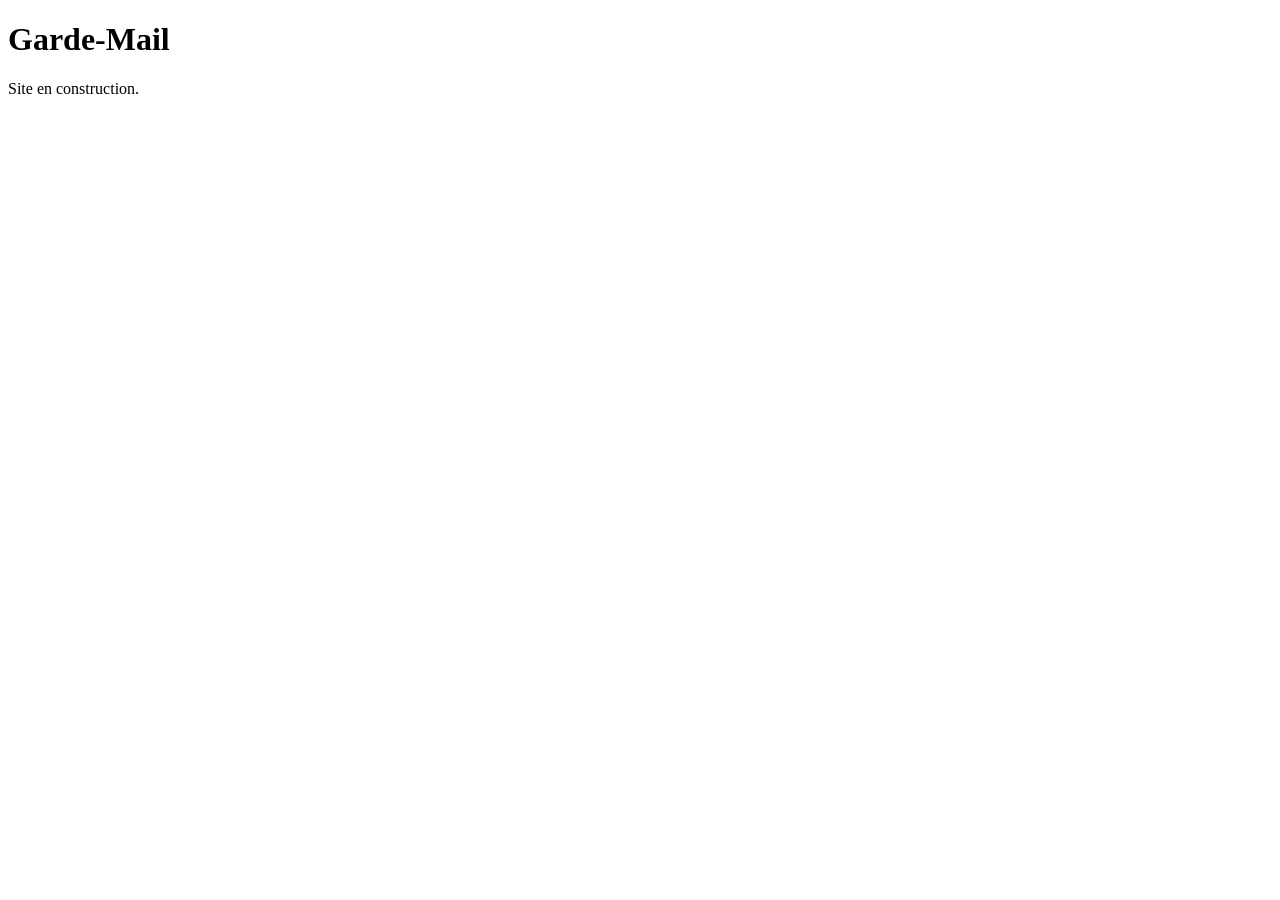
==== public/index.html @ 363602a2 "Étape 0 : arborescence et configuration" ====
<!doctype html>
<html lang="fr">
<head>
  <meta charset="utf-8">
  <meta name="viewport" content="width=device-width, initial-scale=1">
  <title>Garde-Mail</title>
</head>
<body>
  <main>
    <h1>Garde-Mail</h1>
    <p>Site en construction.</p>
  </main>
</body>
</html>
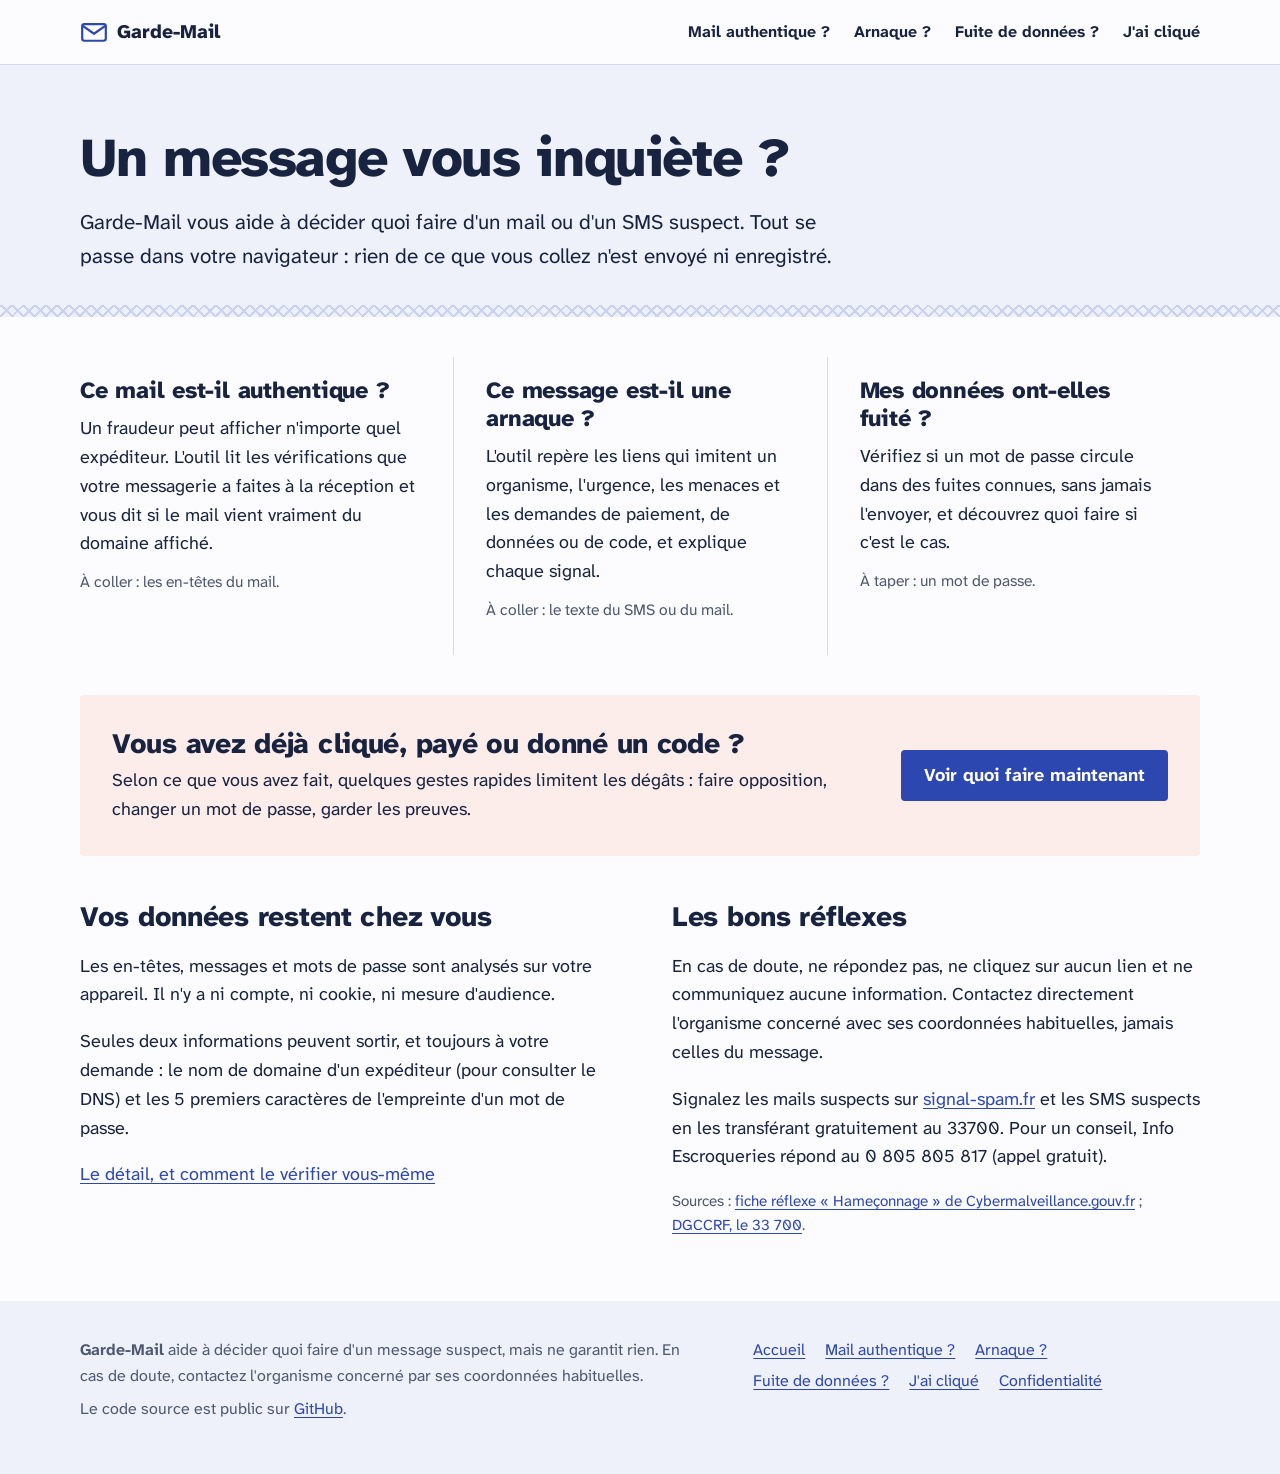
==== commit 1e62adf9: "Étape 5 : accueil, confidentialité, j'ai cliqué, refonte du design" ====
--- a/public/index.html
+++ b/public/index.html
@@ -3,12 +3,98 @@
 <head>
   <meta charset="utf-8">
   <meta name="viewport" content="width=device-width, initial-scale=1">
-  <title>Garde-Mail</title>
+  <title>Garde-Mail : réagir face à un message suspect</title>
+  <meta name="description" content="Vérifiez un mail ou un SMS suspect, repérez les arnaques et contrôlez si un mot de passe a fuité. Tout se passe dans votre navigateur.">
+  <link rel="icon" href="img/favicon.svg" type="image/svg+xml">
+  <link rel="preload" href="polices/atkinson-hyperlegible-next-latin-400-normal.woff2" as="font" type="font/woff2" crossorigin>
+  <link rel="stylesheet" href="css/base.css">
+  <link rel="stylesheet" href="css/composants.css">
 </head>
 <body>
-  <main>
-    <h1>Garde-Mail</h1>
-    <p>Site en construction.</p>
+  <a class="lien-evitement" href="#contenu">Aller au contenu</a>
+
+  <header class="entete-site">
+    <div class="conteneur entete-site__interieur">
+      <a class="marque" href="index.html"><svg viewBox="0 0 32 32" aria-hidden="true" focusable="false"><rect x="2.5" y="7" width="27" height="19" rx="2.5" fill="none" stroke="currentColor" stroke-width="2.5"/><path d="M4 9.5 16 18l12-8.5" fill="none" stroke="currentColor" stroke-width="2.5" stroke-linejoin="round" stroke-linecap="round"/></svg>Garde-Mail</a>
+      <nav aria-label="Navigation principale">
+        <ul>
+          <li><a href="authenticite.html">Mail authentique ?</a></li>
+          <li><a href="arnaque.html">Arnaque ?</a></li>
+          <li><a href="fuite.html">Fuite de données ?</a></li>
+          <li><a href="si-j-ai-clique.html">J'ai cliqué</a></li>
+        </ul>
+      </nav>
+    </div>
+  </header>
+
+  <main id="contenu" tabindex="-1">
+    <div class="bandeau">
+      <div class="conteneur">
+        <h1>Un message vous inquiète ?</h1>
+        <p class="chapeau">Garde-Mail vous aide à décider quoi faire d'un mail ou d'un SMS suspect. Tout se passe dans votre navigateur : rien de ce que vous collez n'est envoyé ni enregistré.</p>
+      </div>
+    </div>
+    <div class="conteneur">
+      <div class="modules">
+        <section class="module" aria-labelledby="m1">
+          <h2 id="m1"><a href="authenticite.html">Ce mail est-il authentique ?</a></h2>
+          <p>Un fraudeur peut afficher n'importe quel expéditeur. L'outil lit les vérifications que votre messagerie a faites à la réception et vous dit si le mail vient vraiment du domaine affiché.</p>
+          <p class="a-coller">À coller : les en-têtes du mail.</p>
+        </section>
+        <section class="module" aria-labelledby="m2">
+          <h2 id="m2"><a href="arnaque.html">Ce message est-il une arnaque ?</a></h2>
+          <p>L'outil repère les liens qui imitent un organisme, l'urgence, les menaces et les demandes de paiement, de données ou de code, et explique chaque signal.</p>
+          <p class="a-coller">À coller : le texte du SMS ou du mail.</p>
+        </section>
+        <section class="module" aria-labelledby="m3">
+          <h2 id="m3"><a href="fuite.html">Mes données ont-elles fuité ?</a></h2>
+          <p>Vérifiez si un mot de passe circule dans des fuites connues, sans jamais l'envoyer, et découvrez quoi faire si c'est le cas.</p>
+          <p class="a-coller">À taper : un mot de passe.</p>
+        </section>
+      </div>
+
+      <section class="urgence" aria-labelledby="titre-urgence">
+        <div>
+          <h2 id="titre-urgence">Vous avez déjà cliqué, payé ou donné un code ?</h2>
+          <p>Selon ce que vous avez fait, quelques gestes rapides limitent les dégâts : faire opposition, changer un mot de passe, garder les preuves.</p>
+        </div>
+        <a class="bouton bouton--principal" href="si-j-ai-clique.html">Voir quoi faire maintenant</a>
+      </section>
+
+      <div class="deux-colonnes">
+        <section aria-labelledby="titre-donnees">
+          <h2 id="titre-donnees">Vos données restent chez vous</h2>
+          <p>Les en-têtes, messages et mots de passe sont analysés sur votre appareil. Il n'y a ni compte, ni cookie, ni mesure d'audience.</p>
+          <p>Seules deux informations peuvent sortir, et toujours à votre demande : le nom de domaine d'un expéditeur (pour consulter le DNS) et les 5 premiers caractères de l'empreinte d'un mot de passe.</p>
+          <p><a href="confidentialite.html">Le détail, et comment le vérifier vous-même</a></p>
+        </section>
+        <section aria-labelledby="titre-reflexes">
+        <h2 id="titre-reflexes">Les bons réflexes</h2>
+        <p>En cas de doute, ne répondez pas, ne cliquez sur aucun lien et ne communiquez aucune information. Contactez directement l'organisme concerné avec ses coordonnées habituelles, jamais celles du message.</p>
+        <p>Signalez les mails suspects sur <a href="https://www.signal-spam.fr" rel="noopener noreferrer">signal-spam.fr</a> et les SMS suspects en les transférant gratuitement au 33700. Pour un conseil, Info Escroqueries répond au 0 805 805 817 (appel gratuit).</p>
+        <p class="sources">Sources : <a href="https://www.cybermalveillance.gouv.fr/medias/2026/02/260129_FicheReflexe_Hameconnage.pdf" rel="noopener noreferrer">fiche réflexe « Hameçonnage » de Cybermalveillance.gouv.fr</a> ; <a href="https://www.economie.gouv.fr/dgccrf/sms-et-appels-indesirables-le-33-700-facilite-le-signalement-des-numeros-frauduleux" rel="noopener noreferrer">DGCCRF, le 33 700</a>.</p>
+        </section>
+      </div>
+    </div>
   </main>
+
+  <footer class="pied-site">
+    <div class="conteneur pied-site__interieur">
+      <div>
+        <p><strong>Garde-Mail</strong> aide à décider quoi faire d'un message suspect, mais ne garantit rien. En cas de doute, contactez l'organisme concerné par ses coordonnées habituelles.</p>
+        <p>Le code source est public sur <a href="https://github.com/LeCroco404/garde-mail" rel="noopener noreferrer">GitHub</a>.</p>
+      </div>
+      <nav aria-label="Pied de page">
+        <ul>
+          <li><a href="index.html">Accueil</a></li>
+          <li><a href="authenticite.html">Mail authentique ?</a></li>
+          <li><a href="arnaque.html">Arnaque ?</a></li>
+          <li><a href="fuite.html">Fuite de données ?</a></li>
+          <li><a href="si-j-ai-clique.html">J'ai cliqué</a></li>
+          <li><a href="confidentialite.html">Confidentialité</a></li>
+        </ul>
+      </nav>
+    </div>
+  </footer>
 </body>
 </html>
--- a/public/css/base.css
+++ b/public/css/base.css
@@ -0,0 +1,225 @@
+/*
+ * Base commune : police, couleurs, typographie, mise en page, en-tête et pied de page.
+ * Univers visuel : le courrier. Trame des enveloppes de sécurité, encre de tampon.
+ * Contrastes vérifiés au niveau AA (4,5:1 pour le texte) en clair et en sombre.
+ */
+
+/* Police auto-hébergée (licence SIL OFL, voir polices/OFL.txt) : la CSP n'autorise que le site lui-même */
+@font-face {
+  font-family: "Atkinson Hyperlegible Next";
+  font-style: normal;
+  font-weight: 400;
+  font-display: swap;
+  src: url("../polices/atkinson-hyperlegible-next-latin-400-normal.woff2") format("woff2");
+}
+@font-face {
+  font-family: "Atkinson Hyperlegible Next";
+  font-style: normal;
+  font-weight: 700;
+  font-display: swap;
+  src: url("../polices/atkinson-hyperlegible-next-latin-700-normal.woff2") format("woff2");
+}
+@font-face {
+  font-family: "Atkinson Hyperlegible Next";
+  font-style: normal;
+  font-weight: 800;
+  font-display: swap;
+  src: url("../polices/atkinson-hyperlegible-next-latin-800-normal.woff2") format("woff2");
+}
+
+:root {
+  color-scheme: light dark;
+
+  /* Papier et encre */
+  --fond: #fcfcfe;
+  --bandeau: #eef1fa;
+  --surface: #f2f4fa;
+  --texte: #18233f;
+  --texte-doux: #4e5870;
+  --accent: #2c47b0;          /* bleu sécurité : liens, boutons, focus */
+  --accent-texte: #ffffff;
+  --trame: #c9d3ef;           /* motif des enveloppes de sécurité */
+  --filet: #d5dbea;
+  --bordure: #6d7690;
+
+  /* Encres des tampons */
+  --vert: #17663f;
+  --vert-fond: #e9f4ee;
+  --ambre: #8a5300;
+  --ambre-fond: #fdf3e2;
+  --rouge: #b3261e;
+  --rouge-fond: #fcecea;
+  --bleu-fond: #e9edf9;
+
+  --police: "Atkinson Hyperlegible Next", system-ui, -apple-system, "Segoe UI", sans-serif;
+  --police-code: ui-monospace, Menlo, Consolas, monospace;
+  --largeur: 76rem;
+  --marge: clamp(1rem, 4vw, 3rem);
+  --rayon: 4px;
+}
+
+@media (prefers-color-scheme: dark) {
+  :root {
+    --fond: #121a30;
+    --bandeau: #18213b;
+    --surface: #1c2643;
+    --texte: #e7ebf5;
+    --texte-doux: #b3bccf;
+    --accent: #9db4ff;
+    --accent-texte: #121a30;
+    --trame: #2a3760;
+    --filet: #2c375a;
+    --bordure: #8d97b0;
+
+    --vert: #7fd6a6;
+    --vert-fond: #15302a;
+    --ambre: #f3c06d;
+    --ambre-fond: #33280f;
+    --rouge: #ff9b93;
+    --rouge-fond: #3b1a22;
+    --bleu-fond: #1f2a4d;
+  }
+}
+
+/* ------------------------------------------------------------------ */
+/* Base                                                                */
+/* ------------------------------------------------------------------ */
+
+*, *::before, *::after { box-sizing: border-box; }
+
+body {
+  margin: 0;
+  background: var(--fond);
+  color: var(--texte);
+  font-family: var(--police);
+  font-size: 1.125rem;
+  line-height: 1.6;
+  -webkit-text-size-adjust: 100%;
+}
+@media (max-width: 40rem) {
+  body { font-size: 1.0625rem; }
+}
+
+h1, h2, h3 { line-height: 1.2; font-weight: 800; letter-spacing: -0.01em; }
+h1 { font-size: clamp(2.1rem, 5vw, 3.4rem); letter-spacing: -0.025em; margin: 0 0 1rem; max-width: 22ch; }
+h2 { font-size: clamp(1.4rem, 2.6vw, 1.75rem); margin: 2.75rem 0 0.85rem; }
+h3 { font-size: 1.15rem; font-weight: 700; margin: 1.75rem 0 0.5rem; }
+p, li { max-width: 72ch; }
+
+a { color: var(--accent); text-decoration-thickness: 1px; text-underline-offset: 0.18em; }
+a:hover { text-decoration-thickness: 2px; }
+
+code, pre { font-family: var(--police-code); font-size: 0.88em; }
+
+:focus-visible { outline: 3px solid var(--accent); outline-offset: 3px; }
+main:focus { outline: none; }
+
+/* ------------------------------------------------------------------ */
+/* Mise en page                                                        */
+/* ------------------------------------------------------------------ */
+
+.conteneur {
+  max-width: var(--largeur);
+  margin-inline: auto;
+  padding-inline: var(--marge);
+}
+
+/* Bandeau d'ouverture de page : fond papier bleuté, bordé en bas par la trame d'enveloppe */
+.bandeau {
+  background: var(--bandeau);
+  padding-block: clamp(2rem, 5vw, 3.75rem) clamp(1.75rem, 4vw, 2.75rem);
+  position: relative;
+}
+.bandeau::after {
+  content: "";
+  position: absolute;
+  inset: auto 0 0 0;
+  height: 12px;
+  background-image:
+    repeating-linear-gradient(45deg, var(--trame) 0 2px, transparent 2px 8px),
+    repeating-linear-gradient(-45deg, var(--trame) 0 2px, transparent 2px 8px);
+}
+.chapeau { font-size: clamp(1.15rem, 2vw, 1.3rem); max-width: 60ch; margin: 0; }
+.bandeau .confidentialite-courte { margin: 1.1rem 0 0; color: var(--texte-doux); font-size: 1rem; }
+
+/* Page d'outil : colonne principale + colonne latérale sur grand écran */
+.disposition {
+  display: grid;
+  gap: 0 clamp(2rem, 5vw, 4.5rem);
+  padding-block: 1rem 2rem;
+}
+@media (min-width: 62rem) {
+  .disposition { grid-template-columns: minmax(0, 1fr) 22rem; }
+  .disposition > aside { padding-top: 0.25rem; }
+}
+.disposition > aside h2:first-child { margin-top: 1.75rem; }
+
+/* ------------------------------------------------------------------ */
+/* En-tête et pied de page                                             */
+/* ------------------------------------------------------------------ */
+
+.lien-evitement {
+  position: absolute;
+  left: 1rem;
+  top: -10rem;
+  padding: 0.5rem 1rem;
+  background: var(--accent);
+  color: var(--accent-texte);
+  z-index: 10;
+}
+.lien-evitement:focus { top: 0.5rem; }
+
+.sr-only {
+  position: absolute;
+  width: 1px;
+  height: 1px;
+  overflow: hidden;
+  clip: rect(0 0 0 0);
+  white-space: nowrap;
+}
+
+.entete-site { border-bottom: 1px solid var(--filet); background: var(--fond); }
+.entete-site__interieur {
+  display: flex;
+  flex-wrap: wrap;
+  align-items: center;
+  justify-content: space-between;
+  gap: 0.5rem 2rem;
+  padding-block: 0.9rem;
+}
+.marque {
+  display: inline-flex;
+  align-items: center;
+  gap: 0.55rem;
+  font-weight: 800;
+  font-size: 1.2rem;
+  color: var(--texte);
+  text-decoration: none;
+}
+.marque svg { width: 1.75rem; height: 1.75rem; flex: none; }
+.entete-site ul {
+  display: flex;
+  flex-wrap: wrap;
+  gap: 0.25rem 1.5rem;
+  list-style: none;
+  margin: 0;
+  padding: 0;
+}
+.entete-site nav a { display: inline-block; padding: 0.3rem 0; color: var(--texte); text-decoration: none; font-weight: 700; font-size: 1rem; }
+.entete-site nav a:hover { color: var(--accent); }
+.entete-site nav a[aria-current="page"] { color: var(--accent); box-shadow: inset 0 -3px 0 var(--accent); }
+
+.pied-site {
+  margin-top: 3rem;
+  padding-block: 2.25rem 2.75rem;
+  background: var(--bandeau);
+  color: var(--texte-doux);
+  font-size: 1rem;
+}
+.pied-site__interieur { display: grid; gap: 1.25rem 3rem; }
+@media (min-width: 48rem) {
+  .pied-site__interieur { grid-template-columns: 1.4fr 1fr; }
+}
+.pied-site p { margin: 0 0 0.5rem; }
+.pied-site ul { list-style: none; margin: 0; padding: 0; display: flex; flex-wrap: wrap; gap: 0.35rem 1.25rem; }
+.marque svg { color: var(--accent); }
--- a/public/css/composants.css
+++ b/public/css/composants.css
@@ -0,0 +1,237 @@
+/* Composants réutilisés par toutes les pages */
+
+.aide { color: var(--texte-doux); font-size: 0.95rem; margin: 0.3rem 0 0.6rem; }
+
+.alerte {
+  background: var(--ambre-fond);
+  color: var(--texte);
+  border: 1px solid var(--ambre);
+  border-radius: var(--rayon);
+  padding: 0.8rem 1rem;
+}
+
+/* ------------------------------------------------------------------ */
+/* Formulaires                                                         */
+/* ------------------------------------------------------------------ */
+
+.formulaire { margin-top: 1.75rem; }
+.champ label { display: block; font-weight: 700; font-size: 1.05rem; }
+.champ textarea,
+.champ input {
+  display: block;
+  width: 100%;
+  border: 1.5px solid var(--bordure);
+  border-radius: var(--rayon);
+  background: var(--fond);
+  color: var(--texte);
+}
+.champ textarea {
+  min-height: 15rem;
+  padding: 0.85rem 1rem;
+  font-family: var(--police-code);
+  font-size: 0.875rem;
+  line-height: 1.5;
+  resize: vertical;
+}
+.champ input { min-height: 48px; padding: 0.5rem 0.85rem; font: inherit; }
+.champ-mdp { display: flex; gap: 0.5rem; margin-top: 0.4rem; }
+.champ-mdp input { flex: 1; min-width: 0; }
+
+.boutons { display: flex; flex-wrap: wrap; gap: 0.75rem; margin-top: 0.9rem; }
+
+.bouton {
+  display: inline-flex;
+  align-items: center;
+  min-height: 48px;
+  padding: 0.55rem 1.3rem;
+  border: 2px solid var(--accent);
+  border-radius: var(--rayon);
+  font: inherit;
+  font-weight: 700;
+  text-decoration: none;
+  cursor: pointer;
+}
+.bouton--principal { background: var(--accent); color: var(--accent-texte); }
+.bouton--principal:hover { box-shadow: inset 0 0 0 2px var(--accent-texte); }
+.bouton--secondaire { background: transparent; color: var(--accent); }
+.bouton--secondaire:hover { background: var(--bleu-fond); }
+.bouton:disabled { opacity: 0.55; cursor: wait; }
+
+/* ------------------------------------------------------------------ */
+/* Verdict : le tampon                                                 */
+/* ------------------------------------------------------------------ */
+
+.resultat:empty { display: none; }
+.resultat > h2 { margin-top: 2.25rem; }
+
+.verdict {
+  display: grid;
+  gap: 0.75rem 1.75rem;
+  align-items: center;
+  padding: 1.5rem clamp(1rem, 3vw, 1.75rem);
+  border-radius: var(--rayon);
+  color: var(--texte);
+  --encre: var(--accent);
+  background: var(--bleu-fond);
+}
+@media (min-width: 40rem) {
+  .verdict { grid-template-columns: auto minmax(0, 1fr); }
+}
+.verdict > div p { margin: 0 0 0.6rem; }
+.verdict > div p:last-child { margin-bottom: 0; }
+
+/* Le tampon encré : double filet, légèrement penché, posé une seule fois */
+.tampon {
+  justify-self: start;
+  margin: 0.35rem 0.5rem 0.35rem 0.25rem;
+  padding: 0.45rem 0.9rem;
+  border: 3px solid var(--encre);
+  outline: 1.5px solid var(--encre);
+  outline-offset: 3px;
+  border-radius: 6px;
+  color: var(--encre);
+  font-weight: 800;
+  font-size: clamp(1.2rem, 2.6vw, 1.55rem);
+  line-height: 1.1;
+  letter-spacing: 0.06em;
+  text-transform: uppercase;
+  white-space: nowrap;
+  transform: rotate(-4deg);
+  animation: apposer 260ms cubic-bezier(0.2, 0.9, 0.3, 1.2) both;
+}
+@keyframes apposer {
+  from { transform: rotate(-12deg) scale(1.5); opacity: 0; }
+  to { transform: rotate(-4deg) scale(1); opacity: 1; }
+}
+@media (prefers-reduced-motion: reduce) {
+  .tampon { animation: none; }
+}
+
+.verdict--authentique { --encre: var(--vert); background: var(--vert-fond); }
+.verdict--douteux, .verdict--suspect { --encre: var(--ambre); background: var(--ambre-fond); }
+.verdict--usurpe, .verdict--eleve { --encre: var(--rouge); background: var(--rouge-fond); }
+.verdict--faible { --encre: var(--accent); background: var(--bleu-fond); }
+
+.verdict__raison { color: var(--texte-doux); }
+
+.score { display: flex; flex-wrap: wrap; align-items: center; gap: 0.4rem 1rem; font-weight: 700; }
+.score meter { width: 14rem; max-width: 100%; height: 1rem; }
+
+/* ------------------------------------------------------------------ */
+/* Listes de vérifications et de signaux                               */
+/* ------------------------------------------------------------------ */
+
+.liste-verifs, .liste-signaux { list-style: none; margin: 0; padding: 0; }
+.liste-verifs li, .liste-signaux li {
+  max-width: none;
+  padding: 0.75rem 0;
+  border-bottom: 1px solid var(--filet);
+}
+.liste-verifs li:first-child, .liste-signaux li:first-child { border-top: 1px solid var(--filet); }
+
+/* Signal : colonne fixe pour le niveau ou les points, texte à côté */
+.signal { display: grid; grid-template-columns: 6.5rem minmax(0, 1fr); gap: 0.25rem 1rem; align-items: baseline; }
+.liste-signaux--points .signal { grid-template-columns: 4.75rem minmax(0, 1fr); } /* module 2 : « +35 » ou « Officiel » */
+@media (max-width: 30rem) {
+  .signal { grid-template-columns: 1fr; }
+}
+
+.badge { font-weight: 800; font-size: 0.95rem; font-variant-numeric: tabular-nums; white-space: nowrap; }
+.badge--info { color: var(--accent); }
+.badge--attention { color: var(--ambre); }
+.badge--grave { color: var(--rouge); }
+
+.preuves { color: var(--texte-doux); }
+
+code { background: var(--surface); padding: 0.1rem 0.35rem; border-radius: 3px; overflow-wrap: anywhere; }
+pre.brut {
+  margin: 0.3rem 0 1rem;
+  padding: 0.75rem 1rem;
+  background: var(--surface);
+  border-radius: var(--rayon);
+  white-space: pre-wrap;
+  overflow-wrap: anywhere;
+}
+
+.bloc-dns { margin-top: 2rem; padding-top: 0.25rem; }
+.bloc-dns h3 { margin-top: 0.75rem; }
+.enregistrement { margin-top: 1rem; }
+
+.rappel { margin-top: 2rem; color: var(--texte-doux); font-size: 0.95rem; }
+
+/* ------------------------------------------------------------------ */
+/* Accordéons natifs (<details>), utilisables au clavier               */
+/* ------------------------------------------------------------------ */
+
+.accordeons details { border-top: 1px solid var(--filet); }
+.accordeons details:last-of-type { border-bottom: 1px solid var(--filet); }
+.accordeons summary { cursor: pointer; font-weight: 700; padding: 0.8rem 0; }
+.accordeons details[open] { padding-bottom: 0.75rem; }
+.accordeons ol { padding-left: 1.3rem; margin: 0; }
+
+/* ------------------------------------------------------------------ */
+/* Contenus éditoriaux                                                  */
+/* ------------------------------------------------------------------ */
+
+.etapes { padding-left: 1.4rem; }
+.etapes li { margin-bottom: 0.65rem; padding-left: 0.25rem; }
+.etapes li::marker { font-weight: 800; color: var(--accent); }
+
+.sources { color: var(--texte-doux); font-size: 0.95rem; }
+
+/* ------------------------------------------------------------------ */
+/* Accueil                                                             */
+/* ------------------------------------------------------------------ */
+
+.modules { display: grid; gap: 0; margin-top: 2.5rem; }
+@media (min-width: 56rem) {
+  .modules { grid-template-columns: repeat(3, minmax(0, 1fr)); }
+  .module + .module { border-left: 1px solid var(--filet); padding-left: 2rem; }
+  .module { padding-right: 2rem; }
+}
+.module { padding-block: 1.25rem; border-top: 1px solid var(--filet); }
+@media (min-width: 56rem) { .module { border-top: none; } }
+.module h2 { margin: 0 0 0.6rem; font-size: 1.45rem; }
+.module h2 a { color: var(--texte); text-decoration: none; }
+.module h2 a:hover { color: var(--accent); text-decoration: underline; }
+.module p { margin: 0 0 0.75rem; }
+.module .a-coller { color: var(--texte-doux); font-size: 0.98rem; }
+
+.urgence {
+  margin-top: 2.5rem;
+  padding: clamp(1.25rem, 3vw, 2rem);
+  background: var(--rouge-fond);
+  border-radius: var(--rayon);
+  display: grid;
+  gap: 0.5rem 2rem;
+  align-items: center;
+}
+@media (min-width: 48rem) { .urgence { grid-template-columns: minmax(0, 1fr) auto; } }
+.urgence h2 { margin: 0 0 0.35rem; }
+.urgence p { margin: 0; }
+
+.deux-colonnes { display: grid; gap: 0 clamp(2rem, 5vw, 4.5rem); }
+@media (min-width: 56rem) { .deux-colonnes { grid-template-columns: repeat(2, minmax(0, 1fr)); } }
+
+/* ------------------------------------------------------------------ */
+/* Pages éditoriales                                                   */
+/* ------------------------------------------------------------------ */
+
+.situations { list-style: none; padding: 0; margin: 1.5rem 0 0; display: flex; flex-wrap: wrap; gap: 0.5rem; }
+.situations a {
+  display: inline-block;
+  padding: 0.45rem 0.85rem;
+  border: 1.5px solid var(--accent);
+  border-radius: var(--rayon);
+  background: var(--fond);
+  text-decoration: none;
+  font-weight: 700;
+  font-size: 1rem;
+}
+.situations a:hover { background: var(--bleu-fond); }
+section[id] { scroll-margin-top: 1rem; }
+
+table { border-collapse: collapse; width: 100%; margin: 1rem 0; font-size: 1rem; }
+th, td { text-align: left; vertical-align: top; padding: 0.7rem 1rem 0.7rem 0; border-bottom: 1px solid var(--filet); }
+th { font-weight: 800; border-bottom: 2px solid var(--texte); }
+.tableau-defilant { overflow-x: auto; }
